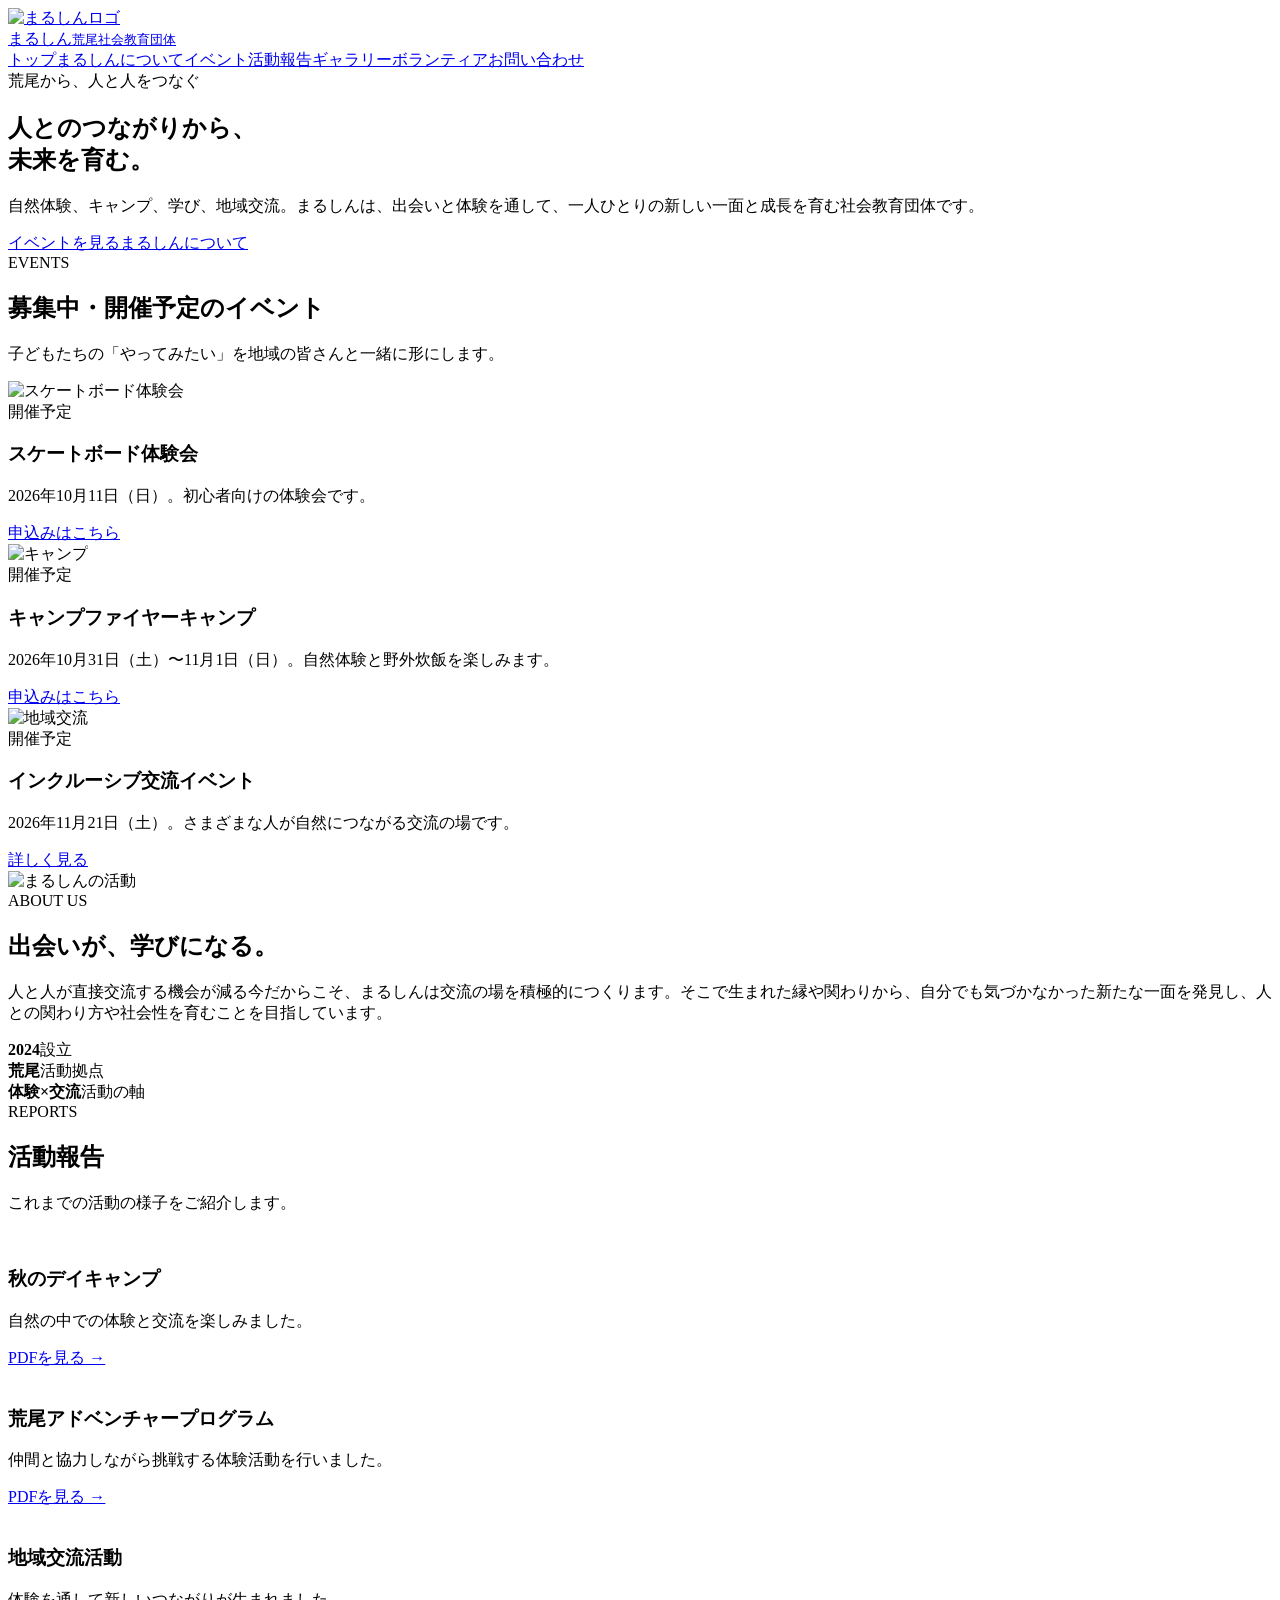
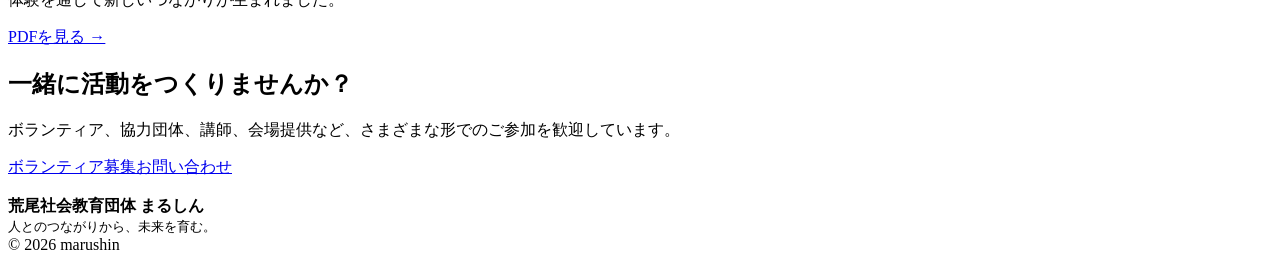
==== index.html @ e77ea196 "Add files via upload" ====
<!doctype html><html lang="ja"><head><meta charset="utf-8"><meta name="viewport" content="width=device-width,initial-scale=1"><meta name="description" content="荒尾社会教育団体まるしん公式ホームページ"><title>トップ｜まるしん</title><link rel="icon" href="assets/images/logo.png"><link rel="stylesheet" href="assets/style.css"><script src="https://identity.netlify.com/v1/netlify-identity-widget.js"></script></head><body>
<header><div class="container nav">
<a class="brand" href="index.html"><img src="assets/images/logo.png" alt="まるしんロゴ"><div>まるしん<small>荒尾社会教育団体</small></div></a>
<nav><a href="index.html">トップ</a><a href="about.html">まるしんについて</a><a href="events.html">イベント</a><a href="reports.html">活動報告</a><a href="gallery.html">ギャラリー</a><a href="volunteer.html">ボランティア</a><a href="contact.html">お問い合わせ</a></nav>
</div></header>

<main>
<section class="hero"><div class="container hero-copy"><span class="tag">荒尾から、人と人をつなぐ</span><h1>人とのつながりから、<br><span>未来を育む。</span></h1><p class="lead">自然体験、キャンプ、学び、地域交流。まるしんは、出会いと体験を通して、一人ひとりの新しい一面と成長を育む社会教育団体です。</p><div class="actions"><a class="btn btn-main" href="events.html">イベントを見る</a><a class="btn btn-sub" href="about.html">まるしんについて</a></div></div></section>
<section><div class="container"><div class="head"><span>EVENTS</span><h2>募集中・開催予定のイベント</h2><p>子どもたちの「やってみたい」を地域の皆さんと一緒に形にします。</p></div><div class="grid3">
<article class="card"><img src="assets/images/skateboard.png" alt="スケートボード体験会"><div class="card-body"><span class="status">開催予定</span><h3>スケートボード体験会</h3><p>2026年10月11日（日）。初心者向けの体験会です。</p><a class="btn btn-main" target="_blank" href="https://forms.gle/H3bsGGt8B6TbMAEm7">申込みはこちら</a></div></article>
<article class="card"><img src="assets/images/activity-2.jpg" alt="キャンプ"><div class="card-body"><span class="status">開催予定</span><h3>キャンプファイヤーキャンプ</h3><p>2026年10月31日（土）〜11月1日（日）。自然体験と野外炊飯を楽しみます。</p><a class="btn btn-main" target="_blank" href="https://forms.gle/H3bsGGt8B6TbMAEm7">申込みはこちら</a></div></article>
<article class="card"><img src="assets/images/activity-3.jpg" alt="地域交流"><div class="card-body"><span class="status">開催予定</span><h3>インクルーシブ交流イベント</h3><p>2026年11月21日（土）。さまざまな人が自然につながる交流の場です。</p><a class="btn btn-main" href="events.html">詳しく見る</a></div></article>
</div></div></section>
<section class="section-alt"><div class="container about"><img src="assets/images/activity-1.jpg" alt="まるしんの活動"><div class="box"><span class="tag">ABOUT US</span><h2>出会いが、学びになる。</h2><p>人と人が直接交流する機会が減る今だからこそ、まるしんは交流の場を積極的につくります。そこで生まれた縁や関わりから、自分でも気づかなかった新たな一面を発見し、人との関わり方や社会性を育むことを目指しています。</p><div class="stats"><div class="stat"><strong>2024</strong>設立</div><div class="stat"><strong>荒尾</strong>活動拠点</div><div class="stat"><strong>体験×交流</strong>活動の軸</div></div></div></div></section>
<section><div class="container"><div class="head"><span>REPORTS</span><h2>活動報告</h2><p>これまでの活動の様子をご紹介します。</p></div><div class="grid3">
<div class="card"><img src="assets/images/activity-1.jpg" alt=""><div class="card-body"><h3>秋のデイキャンプ</h3><p>自然の中での体験と交流を楽しみました。</p><a href="assets/docs/report-autumn-camp.pdf" target="_blank">PDFを見る →</a></div></div>
<div class="card"><img src="assets/images/activity-2.jpg" alt=""><div class="card-body"><h3>荒尾アドベンチャープログラム</h3><p>仲間と協力しながら挑戦する体験活動を行いました。</p><a href="assets/docs/report-arao-pa.pdf" target="_blank">PDFを見る →</a></div></div>
<div class="card"><img src="assets/images/activity-3.jpg" alt=""><div class="card-body"><h3>地域交流活動</h3><p>体験を通して新しいつながりが生まれました。</p><a href="assets/docs/report-mask.pdf" target="_blank">PDFを見る →</a></div></div>
</div></div></section>
<section class="cta"><div class="container cta-box"><div><h2>一緒に活動をつくりませんか？</h2><p>ボランティア、協力団体、講師、会場提供など、さまざまな形でのご参加を歓迎しています。</p></div><div class="actions"><a class="btn btn-sub" href="volunteer.html">ボランティア募集</a><a class="btn btn-sub" href="contact.html">お問い合わせ</a></div></div></section>
</main>

<footer><div class="container footer-grid"><div class="footer-brand"><img src="assets/images/logo.png" alt=""><div><strong>荒尾社会教育団体 まるしん</strong><br><small>人とのつながりから、未来を育む。</small></div></div><div>© 2026 marushin</div></div></footer>
</body></html>
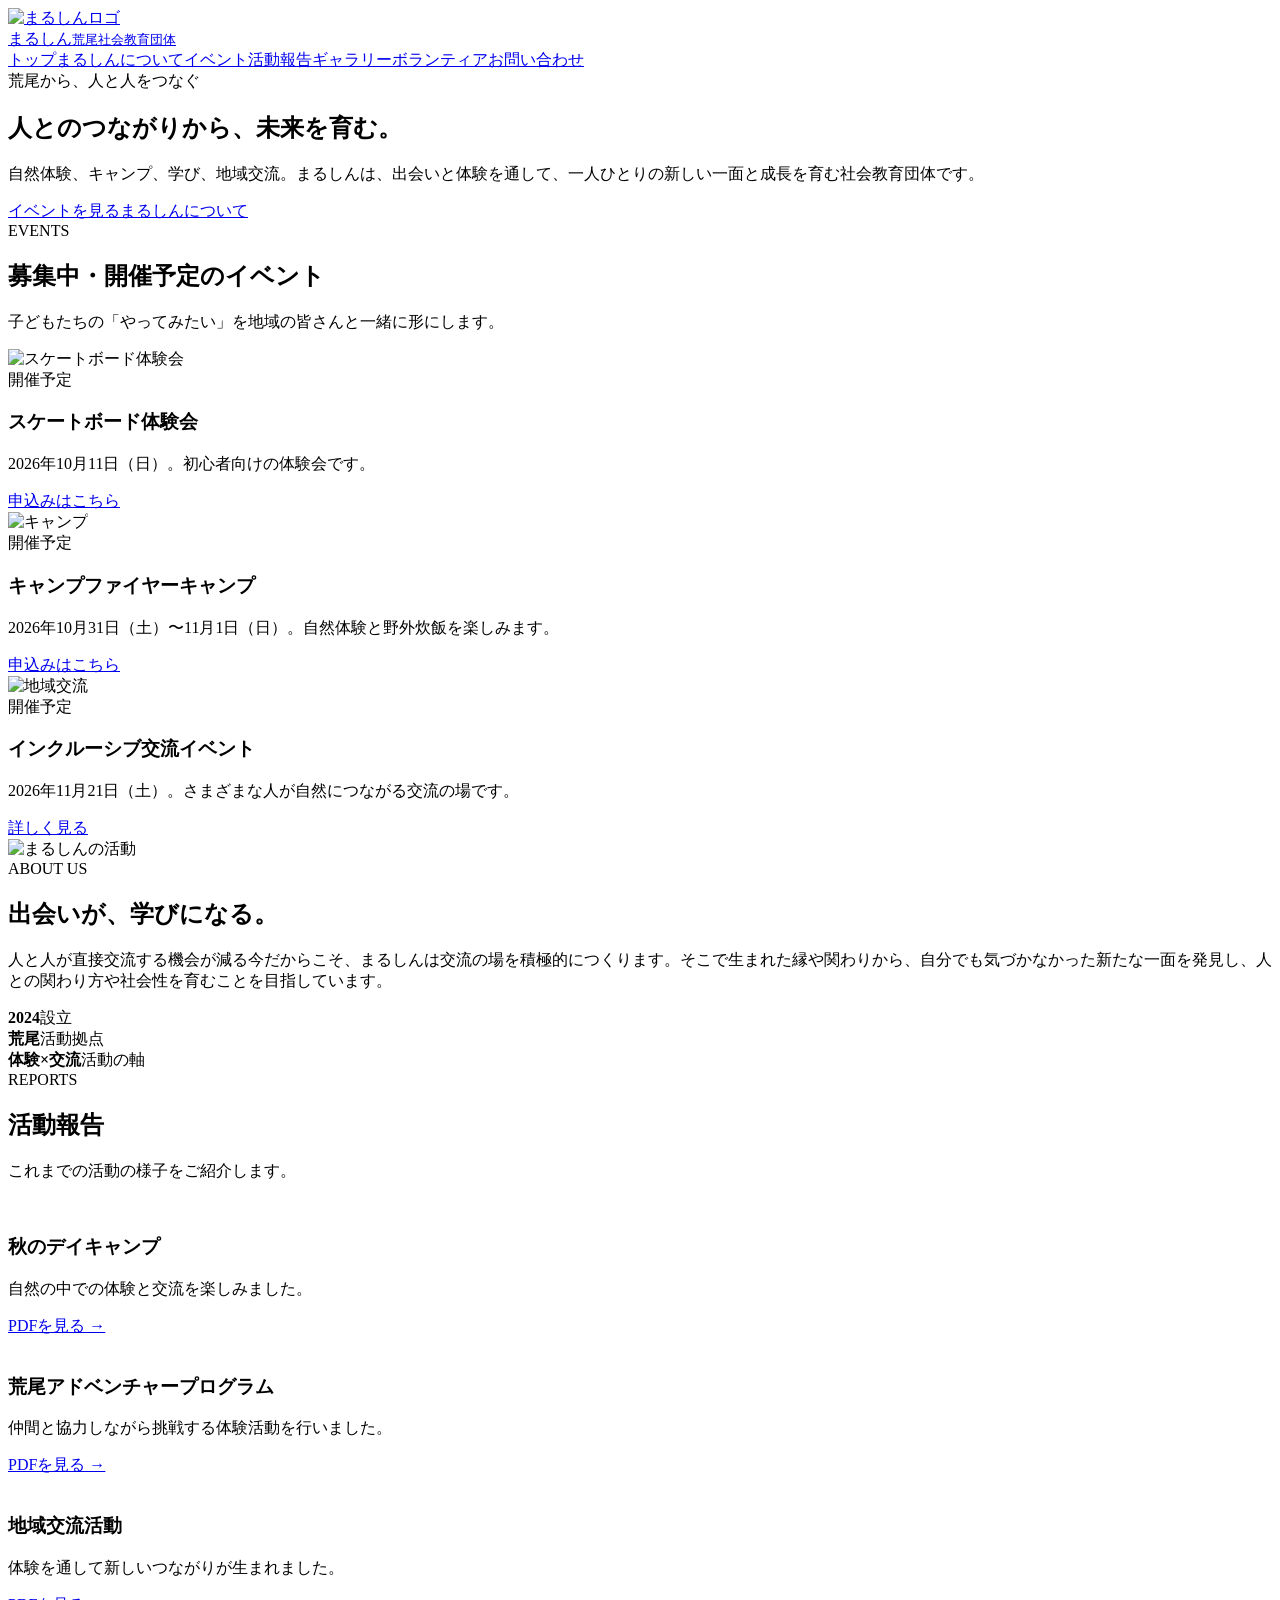
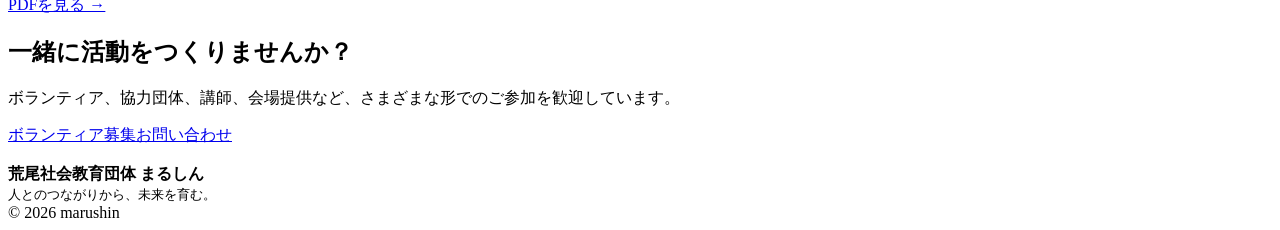
==== commit 55bfddaa: "Add files via upload" ====
--- a/index.html
+++ b/index.html
@@ -5,7 +5,7 @@
 </div></header>
 
 <main>
-<section class="hero"><div class="container hero-copy"><span class="tag">荒尾から、人と人をつなぐ</span><h1>人とのつながりから、<br><span>未来を育む。</span></h1><p class="lead">自然体験、キャンプ、学び、地域交流。まるしんは、出会いと体験を通して、一人ひとりの新しい一面と成長を育む社会教育団体です。</p><div class="actions"><a class="btn btn-main" href="events.html">イベントを見る</a><a class="btn btn-sub" href="about.html">まるしんについて</a></div></div></section>
+<section class="hero"><div class="container hero-copy"><span class="tag">荒尾から、人と人をつなぐ</span><h1><span data-site="hero_title">人とのつながりから、未来を育む。</span></h1><p class="lead" data-site="hero_text">自然体験、キャンプ、学び、地域交流。まるしんは、出会いと体験を通して、一人ひとりの新しい一面と成長を育む社会教育団体です。</p><div class="actions"><a class="btn btn-main" href="events.html">イベントを見る</a><a class="btn btn-sub" href="about.html">まるしんについて</a></div></div></section>
 <section><div class="container"><div class="head"><span>EVENTS</span><h2>募集中・開催予定のイベント</h2><p>子どもたちの「やってみたい」を地域の皆さんと一緒に形にします。</p></div><div class="grid3">
 <article class="card"><img src="assets/images/skateboard.png" alt="スケートボード体験会"><div class="card-body"><span class="status">開催予定</span><h3>スケートボード体験会</h3><p>2026年10月11日（日）。初心者向けの体験会です。</p><a class="btn btn-main" target="_blank" href="https://forms.gle/H3bsGGt8B6TbMAEm7">申込みはこちら</a></div></article>
 <article class="card"><img src="assets/images/activity-2.jpg" alt="キャンプ"><div class="card-body"><span class="status">開催予定</span><h3>キャンプファイヤーキャンプ</h3><p>2026年10月31日（土）〜11月1日（日）。自然体験と野外炊飯を楽しみます。</p><a class="btn btn-main" target="_blank" href="https://forms.gle/H3bsGGt8B6TbMAEm7">申込みはこちら</a></div></article>
@@ -21,4 +21,17 @@
 </main>
 
 <footer><div class="container footer-grid"><div class="footer-brand"><img src="assets/images/logo.png" alt=""><div><strong>荒尾社会教育団体 まるしん</strong><br><small>人とのつながりから、未来を育む。</small></div></div><div>© 2026 marushin</div></div></footer>
+
+<script>
+if (window.netlifyIdentity) {
+  window.netlifyIdentity.on("init", user => {
+    if (!user && window.location.hash.includes("invite_token")) {
+      window.netlifyIdentity.open("signup");
+    }
+  });
+  window.netlifyIdentity.on("login", () => {
+    document.location.href = "/admin/";
+  });
+}
+</script>
 </body></html>
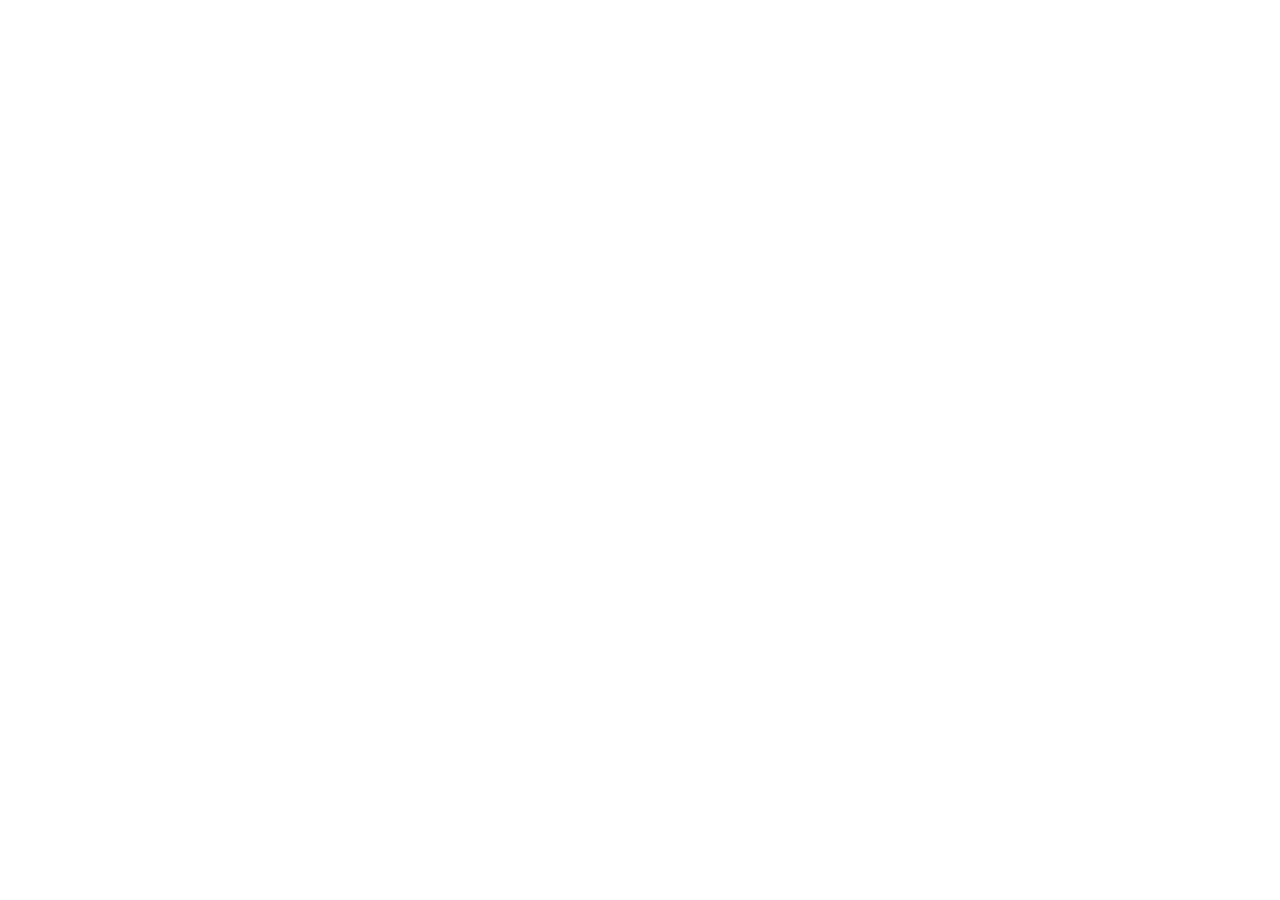
==== commit f225d42c: "Add files via upload" ====
--- a/index.html
+++ b/index.html
@@ -1,37 +1 @@
-<!doctype html><html lang="ja"><head><meta charset="utf-8"><meta name="viewport" content="width=device-width,initial-scale=1"><meta name="description" content="荒尾社会教育団体まるしん公式ホームページ"><title>トップ｜まるしん</title><link rel="icon" href="assets/images/logo.png"><link rel="stylesheet" href="assets/style.css"><script src="https://identity.netlify.com/v1/netlify-identity-widget.js"></script></head><body>
-<header><div class="container nav">
-<a class="brand" href="index.html"><img src="assets/images/logo.png" alt="まるしんロゴ"><div>まるしん<small>荒尾社会教育団体</small></div></a>
-<nav><a href="index.html">トップ</a><a href="about.html">まるしんについて</a><a href="events.html">イベント</a><a href="reports.html">活動報告</a><a href="gallery.html">ギャラリー</a><a href="volunteer.html">ボランティア</a><a href="contact.html">お問い合わせ</a></nav>
-</div></header>
-
-<main>
-<section class="hero"><div class="container hero-copy"><span class="tag">荒尾から、人と人をつなぐ</span><h1><span data-site="hero_title">人とのつながりから、未来を育む。</span></h1><p class="lead" data-site="hero_text">自然体験、キャンプ、学び、地域交流。まるしんは、出会いと体験を通して、一人ひとりの新しい一面と成長を育む社会教育団体です。</p><div class="actions"><a class="btn btn-main" href="events.html">イベントを見る</a><a class="btn btn-sub" href="about.html">まるしんについて</a></div></div></section>
-<section><div class="container"><div class="head"><span>EVENTS</span><h2>募集中・開催予定のイベント</h2><p>子どもたちの「やってみたい」を地域の皆さんと一緒に形にします。</p></div><div class="grid3">
-<article class="card"><img src="assets/images/skateboard.png" alt="スケートボード体験会"><div class="card-body"><span class="status">開催予定</span><h3>スケートボード体験会</h3><p>2026年10月11日（日）。初心者向けの体験会です。</p><a class="btn btn-main" target="_blank" href="https://forms.gle/H3bsGGt8B6TbMAEm7">申込みはこちら</a></div></article>
-<article class="card"><img src="assets/images/activity-2.jpg" alt="キャンプ"><div class="card-body"><span class="status">開催予定</span><h3>キャンプファイヤーキャンプ</h3><p>2026年10月31日（土）〜11月1日（日）。自然体験と野外炊飯を楽しみます。</p><a class="btn btn-main" target="_blank" href="https://forms.gle/H3bsGGt8B6TbMAEm7">申込みはこちら</a></div></article>
-<article class="card"><img src="assets/images/activity-3.jpg" alt="地域交流"><div class="card-body"><span class="status">開催予定</span><h3>インクルーシブ交流イベント</h3><p>2026年11月21日（土）。さまざまな人が自然につながる交流の場です。</p><a class="btn btn-main" href="events.html">詳しく見る</a></div></article>
-</div></div></section>
-<section class="section-alt"><div class="container about"><img src="assets/images/activity-1.jpg" alt="まるしんの活動"><div class="box"><span class="tag">ABOUT US</span><h2>出会いが、学びになる。</h2><p>人と人が直接交流する機会が減る今だからこそ、まるしんは交流の場を積極的につくります。そこで生まれた縁や関わりから、自分でも気づかなかった新たな一面を発見し、人との関わり方や社会性を育むことを目指しています。</p><div class="stats"><div class="stat"><strong>2024</strong>設立</div><div class="stat"><strong>荒尾</strong>活動拠点</div><div class="stat"><strong>体験×交流</strong>活動の軸</div></div></div></div></section>
-<section><div class="container"><div class="head"><span>REPORTS</span><h2>活動報告</h2><p>これまでの活動の様子をご紹介します。</p></div><div class="grid3">
-<div class="card"><img src="assets/images/activity-1.jpg" alt=""><div class="card-body"><h3>秋のデイキャンプ</h3><p>自然の中での体験と交流を楽しみました。</p><a href="assets/docs/report-autumn-camp.pdf" target="_blank">PDFを見る →</a></div></div>
-<div class="card"><img src="assets/images/activity-2.jpg" alt=""><div class="card-body"><h3>荒尾アドベンチャープログラム</h3><p>仲間と協力しながら挑戦する体験活動を行いました。</p><a href="assets/docs/report-arao-pa.pdf" target="_blank">PDFを見る →</a></div></div>
-<div class="card"><img src="assets/images/activity-3.jpg" alt=""><div class="card-body"><h3>地域交流活動</h3><p>体験を通して新しいつながりが生まれました。</p><a href="assets/docs/report-mask.pdf" target="_blank">PDFを見る →</a></div></div>
-</div></div></section>
-<section class="cta"><div class="container cta-box"><div><h2>一緒に活動をつくりませんか？</h2><p>ボランティア、協力団体、講師、会場提供など、さまざまな形でのご参加を歓迎しています。</p></div><div class="actions"><a class="btn btn-sub" href="volunteer.html">ボランティア募集</a><a class="btn btn-sub" href="contact.html">お問い合わせ</a></div></div></section>
-</main>
-
-<footer><div class="container footer-grid"><div class="footer-brand"><img src="assets/images/logo.png" alt=""><div><strong>荒尾社会教育団体 まるしん</strong><br><small>人とのつながりから、未来を育む。</small></div></div><div>© 2026 marushin</div></div></footer>
-
-<script>
-if (window.netlifyIdentity) {
-  window.netlifyIdentity.on("init", user => {
-    if (!user && window.location.hash.includes("invite_token")) {
-      window.netlifyIdentity.open("signup");
-    }
-  });
-  window.netlifyIdentity.on("login", () => {
-    document.location.href = "/admin/";
-  });
-}
-</script>
-</body></html>+<!doctype html><html lang="ja"><head><meta charset="utf-8"><meta name="viewport" content="width=device-width,initial-scale=1"><title>まるしん管理画面</title><script src="https://identity.netlify.com/v1/netlify-identity-widget.js"></script></head><body><script src="https://unpkg.com/decap-cms@^3.0.0/dist/decap-cms.js"></script></body></html>
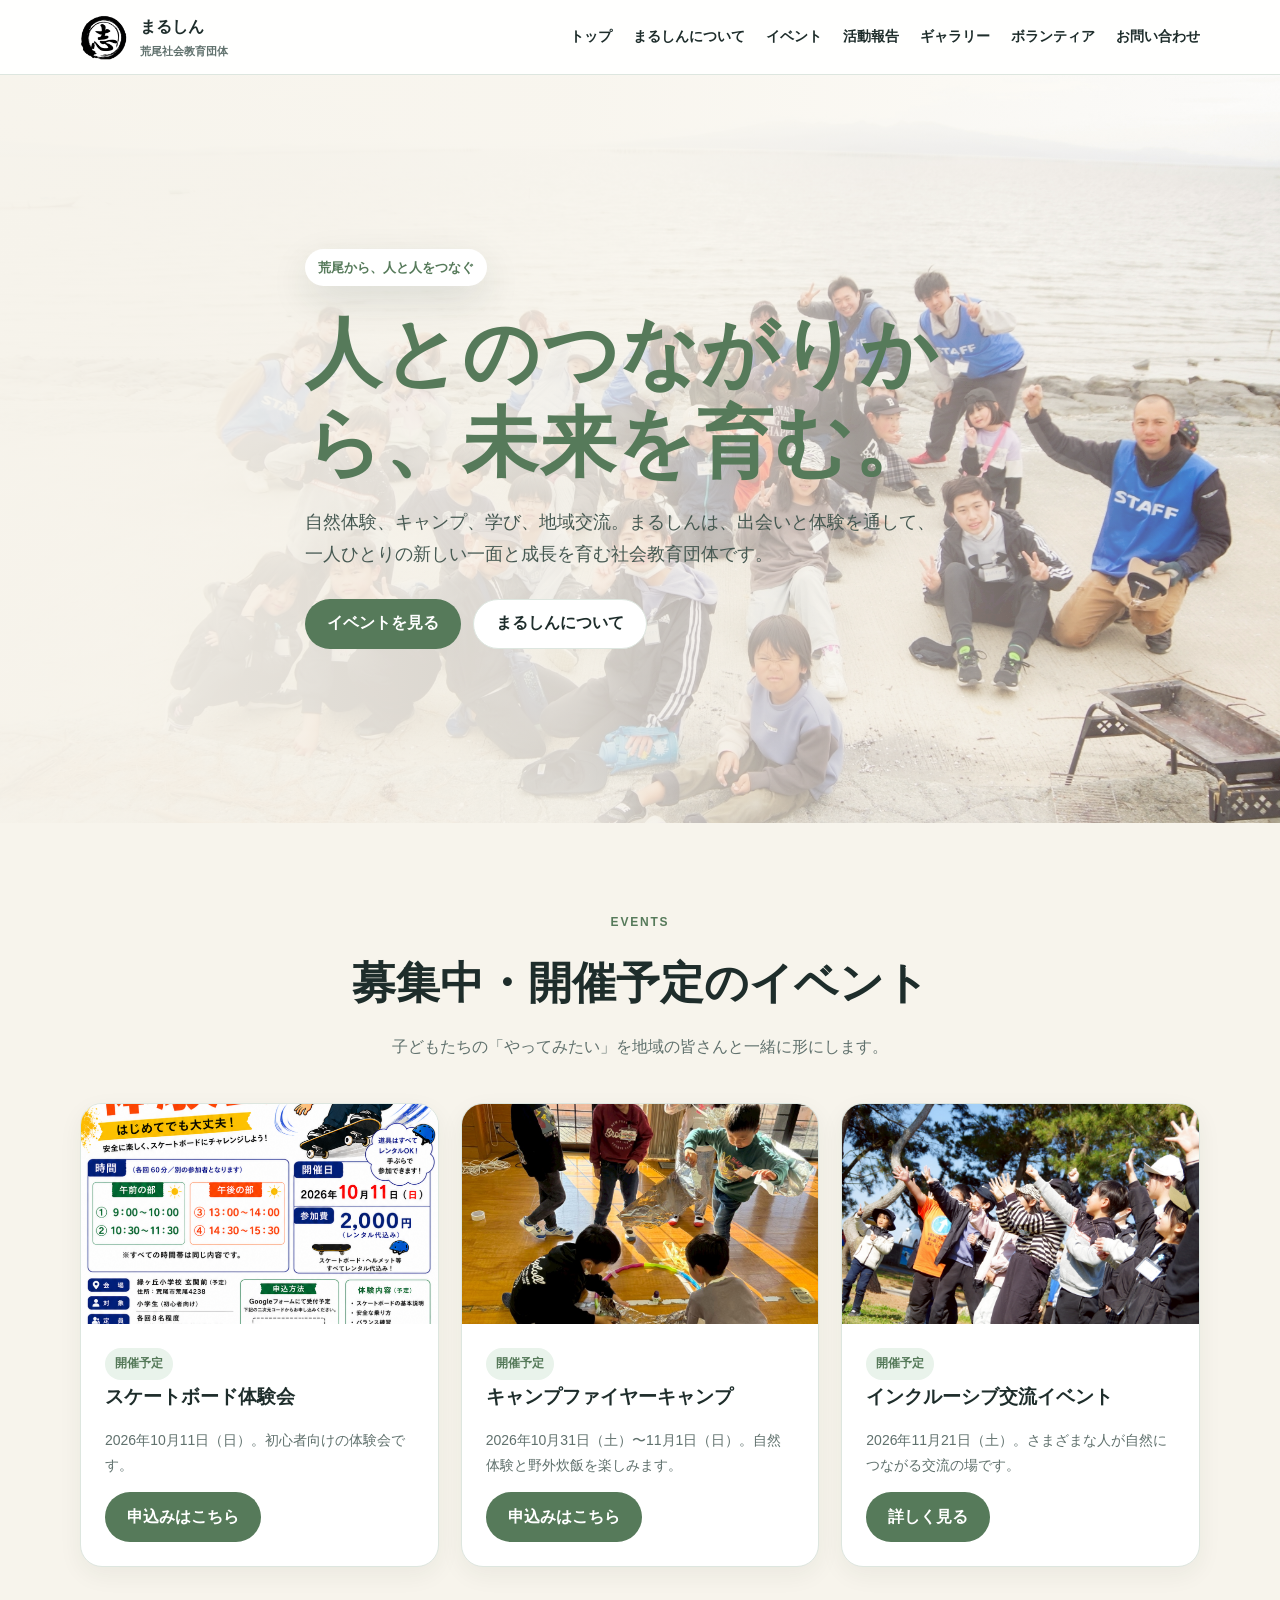
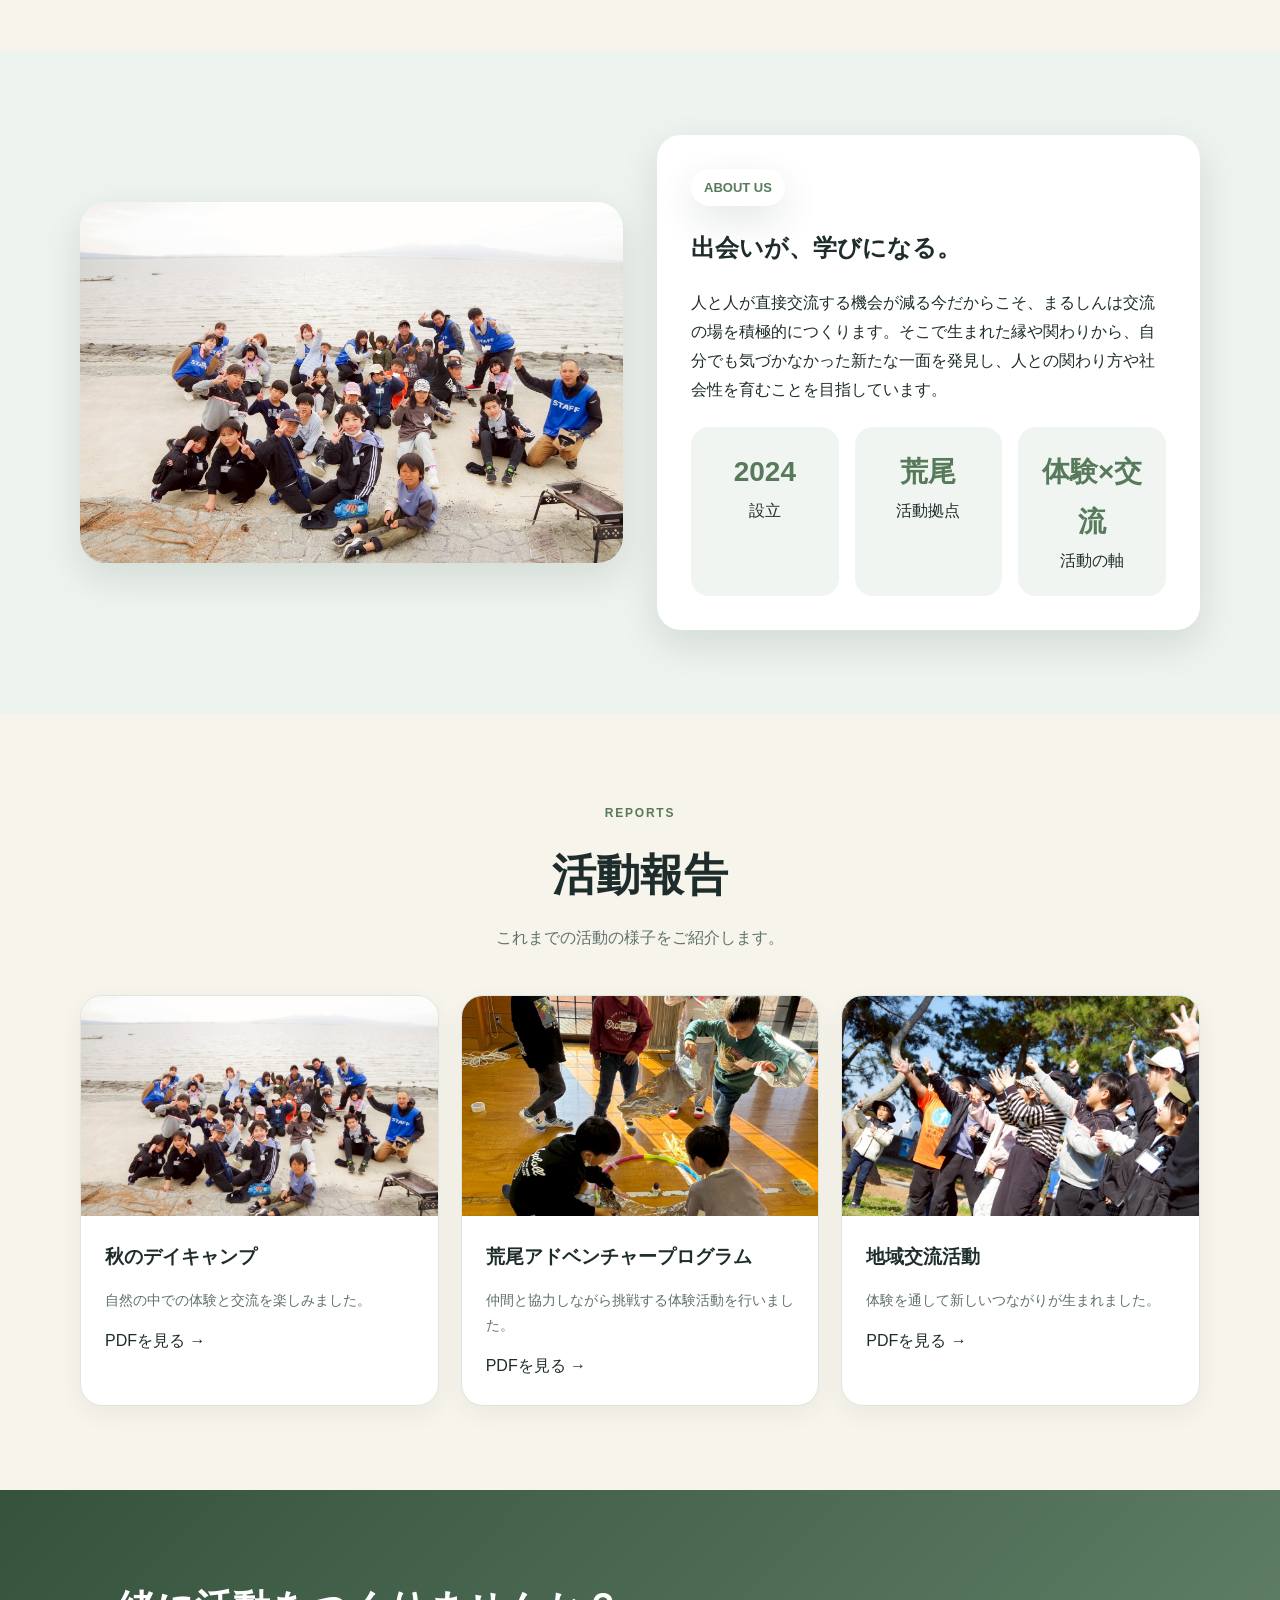
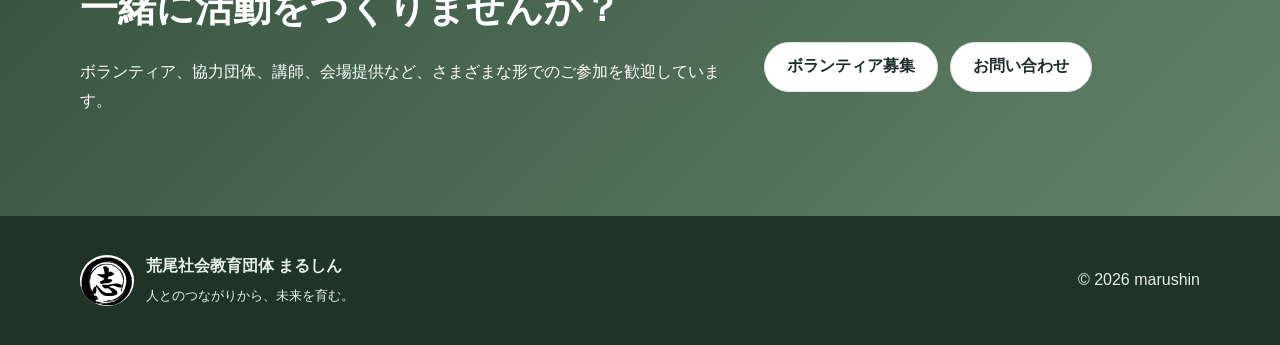
==== commit eb18c311: "Add files via upload" ====
--- a/index.html
+++ b/index.html
@@ -1 +1,37 @@
-<!doctype html><html lang="ja"><head><meta charset="utf-8"><meta name="viewport" content="width=device-width,initial-scale=1"><title>まるしん管理画面</title><script src="https://identity.netlify.com/v1/netlify-identity-widget.js"></script></head><body><script src="https://unpkg.com/decap-cms@^3.0.0/dist/decap-cms.js"></script></body></html>+<!doctype html><html lang="ja"><head><meta charset="utf-8"><meta name="viewport" content="width=device-width,initial-scale=1"><meta name="description" content="荒尾社会教育団体まるしん公式ホームページ"><title>トップ｜まるしん</title><link rel="icon" href="logo.png"><link rel="stylesheet" href="style.css"><script src="https://identity.netlify.com/v1/netlify-identity-widget.js"></script></head><body>
+<header><div class="container nav">
+<a class="brand" href="index.html"><img src="logo.png" alt="まるしんロゴ"><div>まるしん<small>荒尾社会教育団体</small></div></a>
+<nav><a href="index.html">トップ</a><a href="about.html">まるしんについて</a><a href="events.html">イベント</a><a href="reports.html">活動報告</a><a href="gallery.html">ギャラリー</a><a href="volunteer.html">ボランティア</a><a href="contact.html">お問い合わせ</a></nav>
+</div></header>
+
+<main>
+<section class="hero"><div class="container hero-copy"><span class="tag">荒尾から、人と人をつなぐ</span><h1><span data-site="hero_title">人とのつながりから、未来を育む。</span></h1><p class="lead" data-site="hero_text">自然体験、キャンプ、学び、地域交流。まるしんは、出会いと体験を通して、一人ひとりの新しい一面と成長を育む社会教育団体です。</p><div class="actions"><a class="btn btn-main" href="events.html">イベントを見る</a><a class="btn btn-sub" href="about.html">まるしんについて</a></div></div></section>
+<section><div class="container"><div class="head"><span>EVENTS</span><h2>募集中・開催予定のイベント</h2><p>子どもたちの「やってみたい」を地域の皆さんと一緒に形にします。</p></div><div class="grid3">
+<article class="card"><img src="skateboard.png" alt="スケートボード体験会"><div class="card-body"><span class="status">開催予定</span><h3>スケートボード体験会</h3><p>2026年10月11日（日）。初心者向けの体験会です。</p><a class="btn btn-main" target="_blank" href="https://forms.gle/H3bsGGt8B6TbMAEm7">申込みはこちら</a></div></article>
+<article class="card"><img src="activity-2.jpg" alt="キャンプ"><div class="card-body"><span class="status">開催予定</span><h3>キャンプファイヤーキャンプ</h3><p>2026年10月31日（土）〜11月1日（日）。自然体験と野外炊飯を楽しみます。</p><a class="btn btn-main" target="_blank" href="https://forms.gle/H3bsGGt8B6TbMAEm7">申込みはこちら</a></div></article>
+<article class="card"><img src="activity-3.jpg" alt="地域交流"><div class="card-body"><span class="status">開催予定</span><h3>インクルーシブ交流イベント</h3><p>2026年11月21日（土）。さまざまな人が自然につながる交流の場です。</p><a class="btn btn-main" href="events.html">詳しく見る</a></div></article>
+</div></div></section>
+<section class="section-alt"><div class="container about"><img src="activity-1.jpg" alt="まるしんの活動"><div class="box"><span class="tag">ABOUT US</span><h2>出会いが、学びになる。</h2><p>人と人が直接交流する機会が減る今だからこそ、まるしんは交流の場を積極的につくります。そこで生まれた縁や関わりから、自分でも気づかなかった新たな一面を発見し、人との関わり方や社会性を育むことを目指しています。</p><div class="stats"><div class="stat"><strong>2024</strong>設立</div><div class="stat"><strong>荒尾</strong>活動拠点</div><div class="stat"><strong>体験×交流</strong>活動の軸</div></div></div></div></section>
+<section><div class="container"><div class="head"><span>REPORTS</span><h2>活動報告</h2><p>これまでの活動の様子をご紹介します。</p></div><div class="grid3">
+<div class="card"><img src="activity-1.jpg" alt=""><div class="card-body"><h3>秋のデイキャンプ</h3><p>自然の中での体験と交流を楽しみました。</p><a href="report-autumn-camp.pdf" target="_blank">PDFを見る →</a></div></div>
+<div class="card"><img src="activity-2.jpg" alt=""><div class="card-body"><h3>荒尾アドベンチャープログラム</h3><p>仲間と協力しながら挑戦する体験活動を行いました。</p><a href="report-arao-pa.pdf" target="_blank">PDFを見る →</a></div></div>
+<div class="card"><img src="activity-3.jpg" alt=""><div class="card-body"><h3>地域交流活動</h3><p>体験を通して新しいつながりが生まれました。</p><a href="report-mask.pdf" target="_blank">PDFを見る →</a></div></div>
+</div></div></section>
+<section class="cta"><div class="container cta-box"><div><h2>一緒に活動をつくりませんか？</h2><p>ボランティア、協力団体、講師、会場提供など、さまざまな形でのご参加を歓迎しています。</p></div><div class="actions"><a class="btn btn-sub" href="volunteer.html">ボランティア募集</a><a class="btn btn-sub" href="contact.html">お問い合わせ</a></div></div></section>
+</main>
+
+<footer><div class="container footer-grid"><div class="footer-brand"><img src="logo.png" alt=""><div><strong>荒尾社会教育団体 まるしん</strong><br><small>人とのつながりから、未来を育む。</small></div></div><div>© 2026 marushin</div></div></footer>
+
+<script>
+if (window.netlifyIdentity) {
+  window.netlifyIdentity.on("init", user => {
+    if (!user && window.location.hash.includes("invite_token")) {
+      window.netlifyIdentity.open("signup");
+    }
+  });
+  window.netlifyIdentity.on("login", () => {
+    document.location.href = "/admin/";
+  });
+}
+</script>
+</body></html>
--- a/style.css
+++ b/style.css
@@ -0,0 +1,27 @@
+
+:root{
+  --ink:#1e2d2b;--muted:#60716d;--green:#567a5a;--green2:#729878;
+  --cream:#f7f4ec;--white:#fff;--line:#dde6df;--accent:#d5aa55;--shadow:0 14px 38px rgba(28,50,42,.12)
+}
+*{box-sizing:border-box}html{scroll-behavior:smooth}body{margin:0;font-family:"Yu Gothic","Hiragino Kaku Gothic ProN",Meiryo,sans-serif;background:var(--cream);color:var(--ink);line-height:1.8}
+a{text-decoration:none;color:inherit}img{max-width:100%;display:block}.container{width:min(1120px,calc(100% - 34px));margin:auto}
+header{position:sticky;top:0;z-index:50;background:rgba(255,255,255,.94);backdrop-filter:blur(10px);border-bottom:1px solid var(--line)}
+.nav{min-height:74px;display:flex;align-items:center;justify-content:space-between;gap:25px}.brand{display:flex;align-items:center;gap:12px;font-weight:800}.brand img{width:48px;height:48px;object-fit:contain}.brand small{display:block;font-size:11px;color:var(--muted)}
+nav{display:flex;gap:21px;font-size:14px;font-weight:700}nav a:hover{color:var(--green)}
+.hero{min-height:650px;display:flex;align-items:center;position:relative;background:linear-gradient(90deg,rgba(247,244,236,.97) 0%,rgba(247,244,236,.86) 45%,rgba(247,244,236,.18) 100%),url("activity-1.jpg") center/cover}
+.hero-copy{max-width:670px;padding:90px 0}.tag{display:inline-block;padding:7px 13px;border-radius:999px;background:white;color:var(--green);font-size:13px;font-weight:800;box-shadow:var(--shadow)}
+h1{font-size:clamp(44px,7vw,76px);line-height:1.18;margin:22px 0 18px;letter-spacing:.02em}h1 span{color:var(--green)}
+.lead{font-size:18px;color:#465952;max-width:630px}.actions{display:flex;gap:12px;flex-wrap:wrap;margin-top:28px}
+.btn{display:inline-flex;align-items:center;justify-content:center;min-height:50px;padding:0 22px;border-radius:999px;font-weight:800}.btn-main{background:var(--green);color:white}.btn-sub{background:white;border:1px solid var(--line)}
+section{padding:84px 0}.head{text-align:center;max-width:760px;margin:0 auto 42px}.head span{font-size:12px;font-weight:900;letter-spacing:.15em;color:var(--green)}.head h2{font-size:clamp(30px,4vw,44px);margin:8px 0 10px}.head p{color:var(--muted);margin:0}
+.grid3{display:grid;grid-template-columns:repeat(3,1fr);gap:22px}.card{background:white;border:1px solid var(--line);border-radius:22px;overflow:hidden;box-shadow:0 8px 24px rgba(28,50,42,.06)}.card-body{padding:24px}.card h3{margin:0 0 8px}.card p{color:var(--muted);font-size:14px}.card img{width:100%;height:220px;object-fit:cover}
+.status{display:inline-block;padding:5px 10px;border-radius:999px;background:#e9f3eb;color:var(--green);font-size:12px;font-weight:800}.section-alt{background:#edf3ee}
+.about{display:grid;grid-template-columns:1fr 1fr;gap:34px;align-items:center}.about img{border-radius:26px;box-shadow:var(--shadow)}.box{background:white;border-radius:24px;padding:34px;box-shadow:var(--shadow)}
+.stats{display:grid;grid-template-columns:repeat(3,1fr);gap:16px;margin-top:22px}.stat{padding:20px;border-radius:18px;background:#f1f5f1;text-align:center}.stat strong{font-size:28px;color:var(--green);display:block}
+.gallery{display:grid;grid-template-columns:2fr 1fr 1fr;gap:14px}.gallery img{height:290px;width:100%;object-fit:cover;border-radius:18px}.gallery img:first-child{grid-row:span 2;height:594px}
+.cta{background:linear-gradient(135deg,#35523d,#64836a);color:white}.cta-box{display:grid;grid-template-columns:1.2fr .8fr;gap:30px;align-items:center}.cta h2{font-size:38px;margin:0 0 12px}.cta .btn-sub{color:var(--ink)}
+.page-hero{padding:90px 0 54px;background:linear-gradient(135deg,#eef3ee,#fff)}.page-hero h1{font-size:48px;margin:0}.content{max-width:900px;margin:auto}.content h2{margin-top:42px}.content p{color:#41524d}
+.list{display:grid;gap:18px}.list-item{background:white;border-radius:20px;padding:24px;border:1px solid var(--line)}
+footer{background:#1f3326;color:#e6eee8;padding:36px 0}.footer-grid{display:flex;justify-content:space-between;gap:25px;align-items:center}.footer-brand{display:flex;gap:12px;align-items:center}.footer-brand img{width:54px;background:white;border-radius:50%}
+@media(max-width:900px){nav{display:none}.hero{min-height:590px;background:linear-gradient(rgba(247,244,236,.84),rgba(247,244,236,.94)),url("activity-1.jpg") center/cover}.grid3,.stats{grid-template-columns:1fr 1fr}.about,.cta-box{grid-template-columns:1fr}.gallery{grid-template-columns:1fr 1fr}.gallery img:first-child{grid-row:auto;grid-column:span 2;height:360px}.gallery img{height:240px}}
+@media(max-width:620px){.container{width:min(100% - 24px,1120px)}.brand img{width:42px;height:42px}.hero-copy{padding:68px 0}h1{font-size:43px}.lead{font-size:16px}section{padding:64px 0}.grid3,.stats{grid-template-columns:1fr}.gallery{grid-template-columns:1fr}.gallery img:first-child{grid-column:auto;height:270px}.gallery img{height:270px}.footer-grid{align-items:flex-start;flex-direction:column}.page-hero h1{font-size:38px}}
